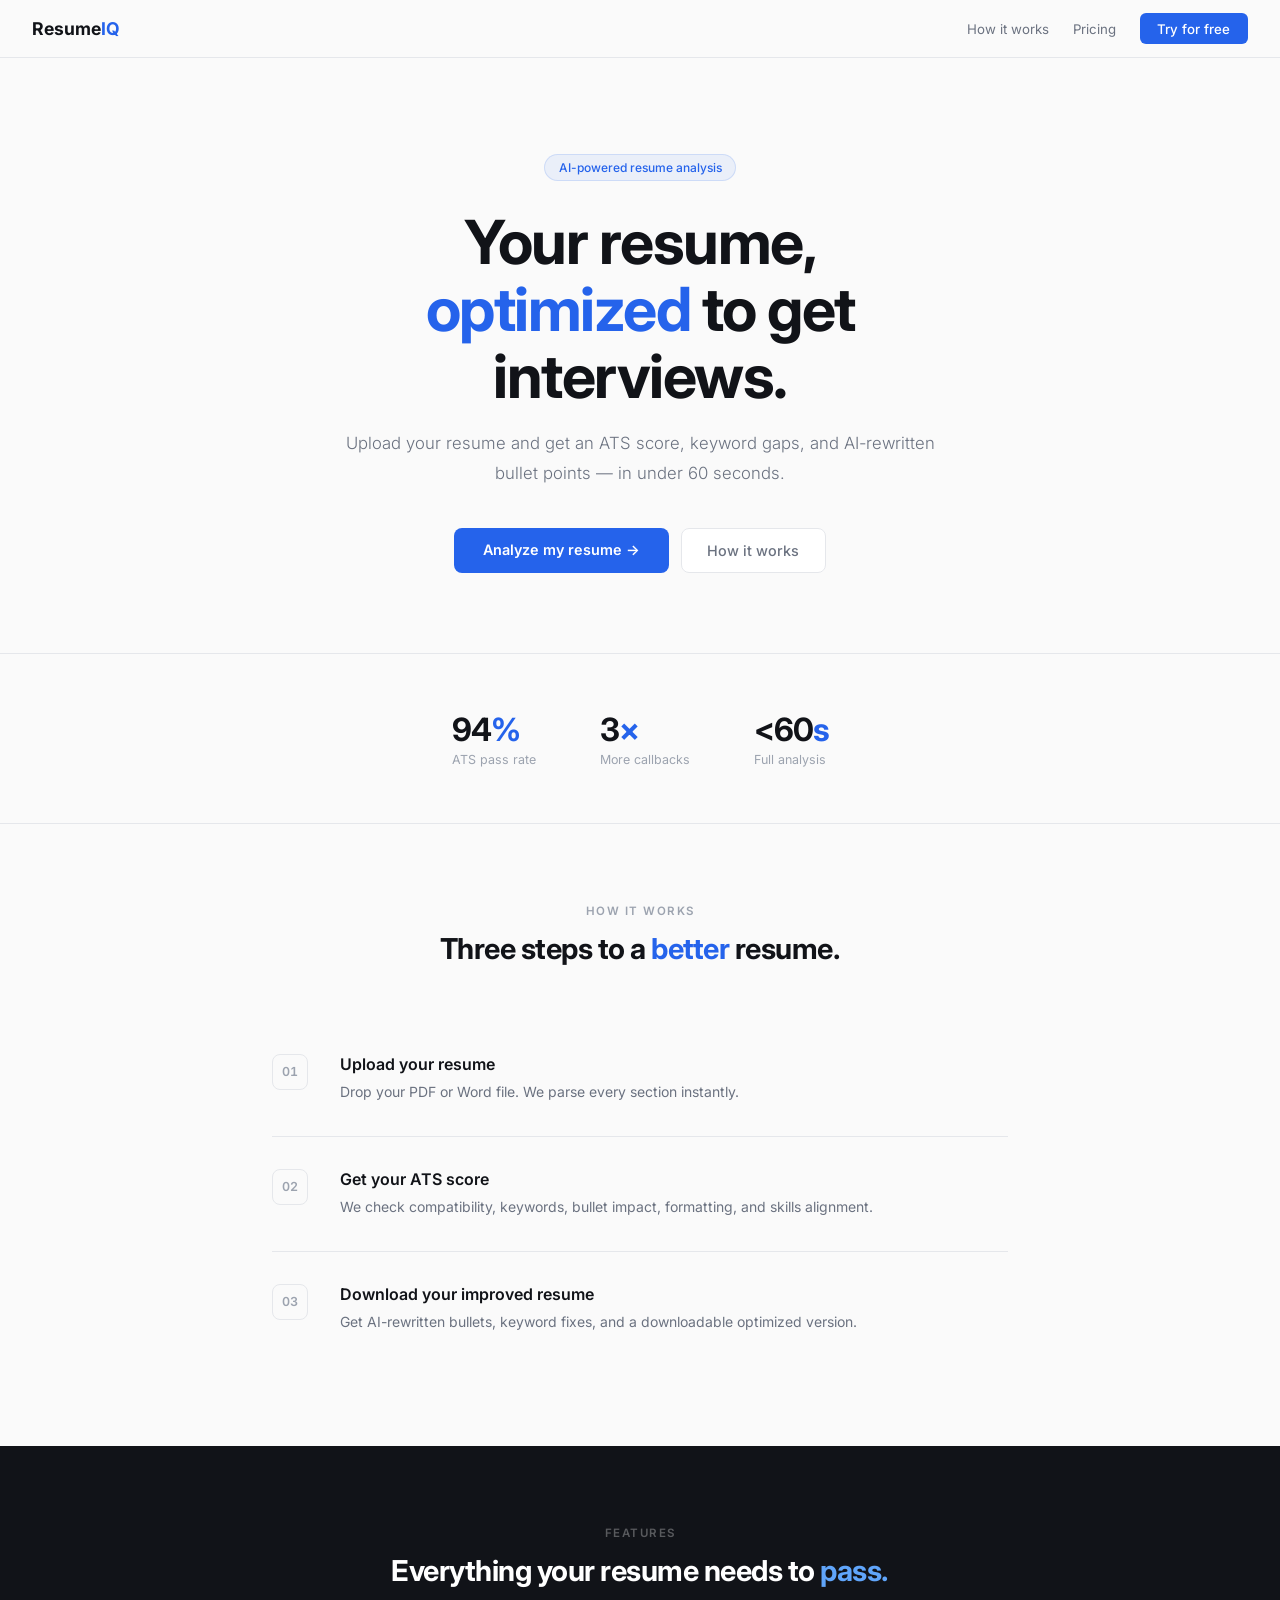
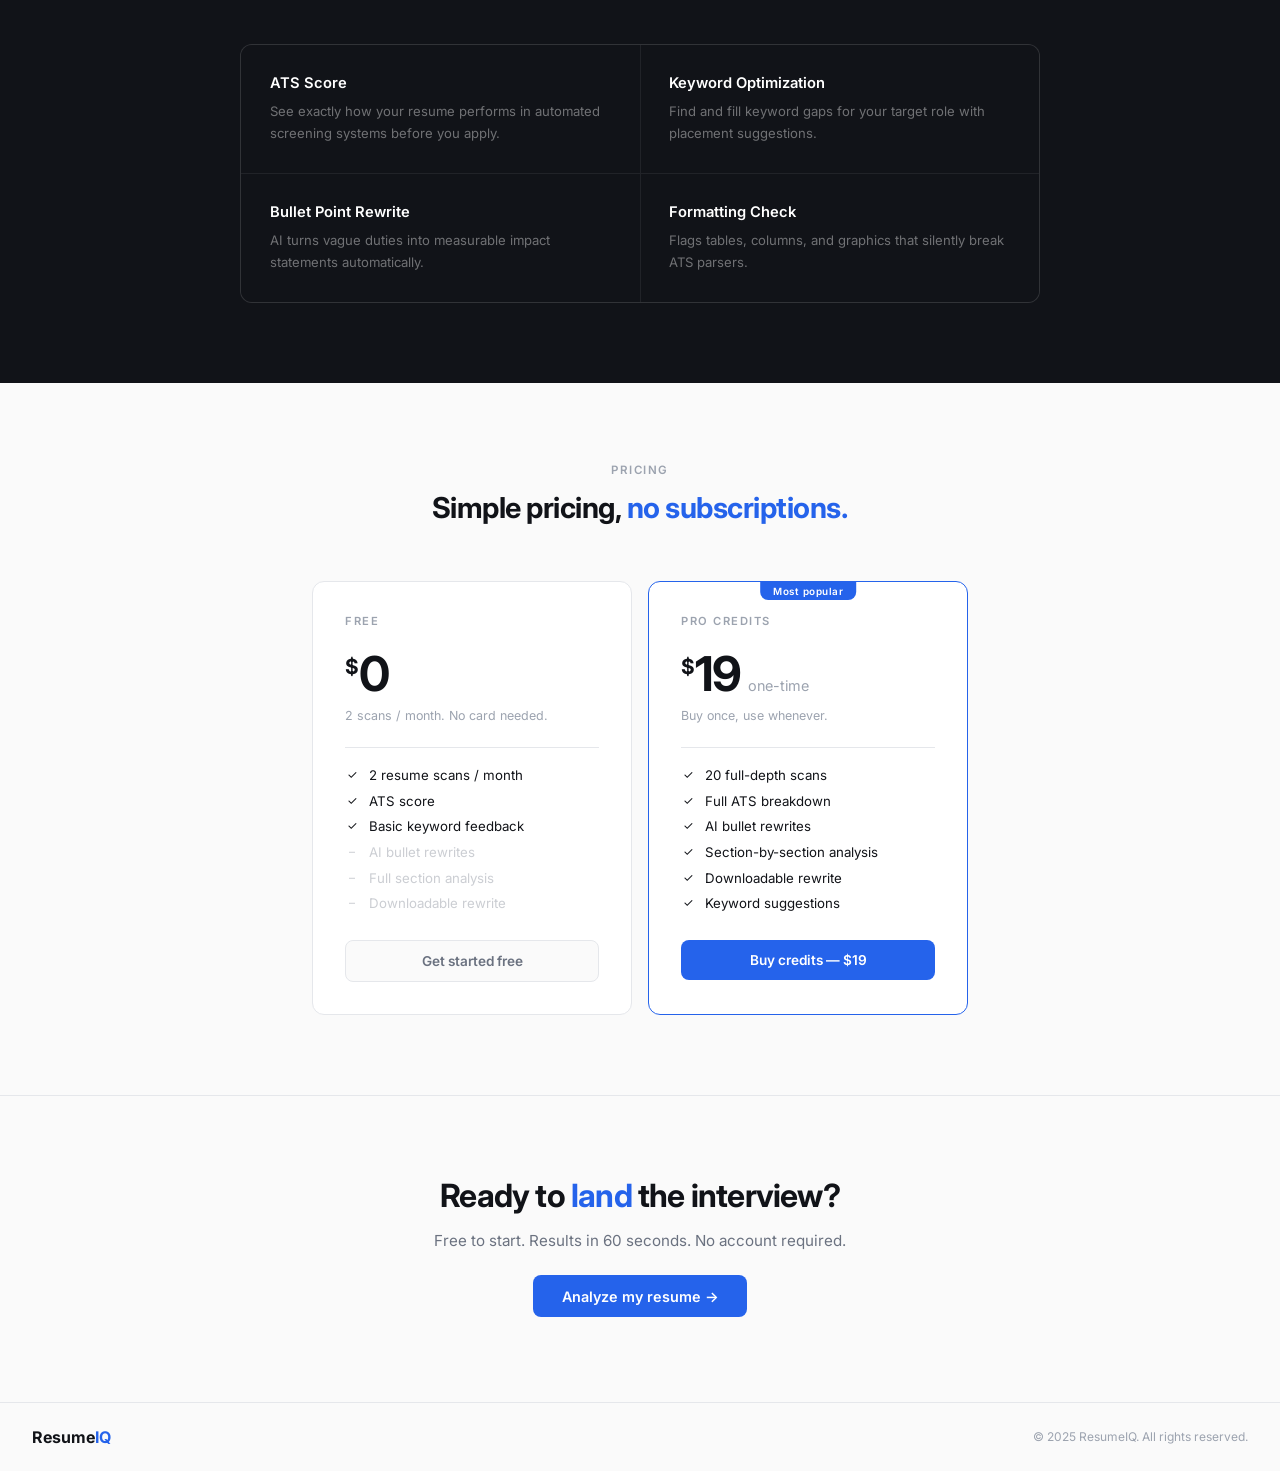
==== index.html @ ebeb1d29 "Updated landing page design and animations" ====
<!DOCTYPE html>
<html lang="en">
<head>
<meta charset="UTF-8"/>
<meta name="viewport" content="width=device-width, initial-scale=1.0"/>
<title>ResumeIQ — Land More Interviews</title>
<link href="https://fonts.googleapis.com/css2?family=Inter:wght@300;400;500;600;700&display=swap" rel="stylesheet"/>
<link rel="stylesheet" href="style.css"/>
<script src="Frontend/script.js" defer></script>

<style>

</style>
</head>
<body>

<nav>
  <a class="logo" href="#">Resume<span>IQ</span></a>
  <div class="nav-r">
    <a href="#how">How it works</a>
    <a href="#pricing">Pricing</a>
    <a href="#" class="nav-cta">Try for free</a>
  </div>
</nav>

<!-- HERO -->
<div class="hero">
  <div class="hero-tag">AI-powered resume analysis</div>
  <h1>Your resume, <em>optimized</em> to get interviews.</h1>
  <p>Upload your resume and get an ATS score, keyword gaps, and AI-rewritten bullet points — in under 60 seconds.</p>
  <div class="hero-btns">
    <a href="#" class="btn-p">Analyze my resume →</a>
    <a href="#how" class="btn-s">How it works</a>
  </div>
</div>

<!-- STATS -->
<div class="stats reveal">
  <div>
    <div class="stat-n">94<span>%</span></div>
    <div class="stat-l">ATS pass rate</div>
  </div>
  <div>
    <div class="stat-n">3<span>×</span></div>
    <div class="stat-l">More callbacks</div>
  </div>
  <div>
    <div class="stat-n">&lt;60<span>s</span></div>
    <div class="stat-l">Full analysis</div>
  </div>
</div>

<!-- HOW IT WORKS -->
<div class="steps-wrap reveal" id="how">
  <div class="sec-label">How it works</div>
  <h2 class="sec-title">Three steps to a <em>better</em> resume.</h2>
  <div class="steps">
    <div class="step">
      <div class="step-n">01</div>
      <div class="step-body">
        <div class="step-t">Upload your resume</div>
        <div class="step-d">Drop your PDF or Word file. We parse every section instantly.</div>
      </div>
    </div>
    <div class="step">
      <div class="step-n">02</div>
      <div class="step-body">
        <div class="step-t">Get your ATS score</div>
        <div class="step-d">We check compatibility, keywords, bullet impact, formatting, and skills alignment.</div>
      </div>
    </div>
    <div class="step">
      <div class="step-n">03</div>
      <div class="step-body">
        <div class="step-t">Download your improved resume</div>
        <div class="step-d">Get AI-rewritten bullets, keyword fixes, and a downloadable optimized version.</div>
      </div>
    </div>
  </div>
</div>

<!-- FEATURES -->
<div class="feats-wrap reveal">
  <div class="feats-inner">
    <div class="sec-label">Features</div>
    <h2 class="sec-title">Everything your resume needs to <em>pass.</em></h2>
    <div class="feat-grid">
      <div class="feat">
        <div class="feat-title">ATS Score</div>
        <div class="feat-desc">See exactly how your resume performs in automated screening systems before you apply.</div>
      </div>
      <div class="feat">
        <div class="feat-title">Keyword Optimization</div>
        <div class="feat-desc">Find and fill keyword gaps for your target role with placement suggestions.</div>
      </div>
      <div class="feat">
        <div class="feat-title">Bullet Point Rewrite</div>
        <div class="feat-desc">AI turns vague duties into measurable impact statements automatically.</div>
      </div>
      <div class="feat">
        <div class="feat-title">Formatting Check</div>
        <div class="feat-desc">Flags tables, columns, and graphics that silently break ATS parsers.</div>
      </div>
    </div>
  </div>
</div>

<!-- PRICING -->
<div class="pricing-wrap reveal" id="pricing">
  <div class="sec-label" style="text-align:center;">Pricing</div>
  <h2 class="sec-title">Simple pricing, <em>no subscriptions.</em></h2>
  <div class="pricing-grid">
    <div class="plan">
      <div class="plan-name">Free</div>
      <div class="plan-price"><sup>$</sup>0</div>
      <div class="plan-note">2 scans / month. No card needed.</div>
      <div class="plan-sep"></div>
      <ul class="plan-list">
        <li class="on"><span class="ic">✓</span> 2 resume scans / month</li>
        <li class="on"><span class="ic">✓</span> ATS score</li>
        <li class="on"><span class="ic">✓</span> Basic keyword feedback</li>
        <li class="off"><span class="ic">–</span> AI bullet rewrites</li>
        <li class="off"><span class="ic">–</span> Full section analysis</li>
        <li class="off"><span class="ic">–</span> Downloadable rewrite</li>
      </ul>
      <a href="#" class="plan-btn plan-btn-f">Get started free</a>
    </div>
    <div class="plan pro">
      <div class="plan-badge">Most popular</div>
      <div class="plan-name">Pro Credits</div>
      <div class="plan-price"><sup>$</sup>19 <span class="per">one-time</span></div>
      <div class="plan-note">Buy once, use whenever.</div>
      <div class="plan-sep"></div>
      <ul class="plan-list">
        <li class="on"><span class="ic">✓</span> 20 full-depth scans</li>
        <li class="on"><span class="ic">✓</span> Full ATS breakdown</li>
        <li class="on"><span class="ic">✓</span> AI bullet rewrites</li>
        <li class="on"><span class="ic">✓</span> Section-by-section analysis</li>
        <li class="on"><span class="ic">✓</span> Downloadable rewrite</li>
        <li class="on"><span class="ic">✓</span> Keyword suggestions</li>
      </ul>
      <a href="#" class="plan-btn plan-btn-p">Buy credits — $19</a>
    </div>
  </div>
</div>

<!-- CTA -->
<div class="cta reveal">
  <h2>Ready to <em>land</em> the interview?</h2>
  <p>Free to start. Results in 60 seconds. No account required.</p>
  <a href="#" class="btn-p">Analyze my resume →</a>
</div>

<!-- FOOTER -->
<footer>
  <div class="f-logo">Resume<span>IQ</span></div>
  <p>© 2025 ResumeIQ. All rights reserved.</p>
</footer>
</body>
</html>
---- style.css ----
*,*::before,*::after{box-sizing:border-box;margin:0;padding:0;}
html{scroll-behavior:smooth;}

:root{
  --bg:#FAFAFA;
  --white:#ffffff;
  --ink:#111318;
  --ink2:#6B7280;
  --ink3:#9CA3AF;
  --border:#E5E7EB;
  --blue:#2563EB;
  --blue2:#1D4ED8;
  --blue-soft:rgba(37,99,235,0.07);
}

body{
  font-family:'Inter',sans-serif;
  background:var(--bg);
  color:var(--ink);
  -webkit-font-smoothing:antialiased;
}

/* NAV */
nav{
  position:sticky;top:0;z-index:10;
  background:rgba(250,250,250,0.9);
  backdrop-filter:blur(12px);
  border-bottom:1px solid var(--border);
  padding:0 2rem;height:58px;
  display:flex;align-items:center;justify-content:space-between;
}
.logo{font-size:1.1rem;font-weight:700;color:var(--ink);text-decoration:none;}
.logo span{color:var(--blue);}
.nav-r{display:flex;align-items:center;gap:1.5rem;}
.nav-r a{font-size:0.83rem;color:var(--ink2);text-decoration:none;transition:color 0.15s;}
.nav-r a:hover{color:var(--ink);}
.nav-cta{
  background:var(--blue);color:#fff !important;
  padding:0.45rem 1.1rem;border-radius:6px;
  font-weight:500;font-size:0.83rem !important;
  transition:background 0.15s !important;
}
.nav-cta:hover{background:var(--blue2) !important;}

/* HERO */
.hero{
  max-width:680px;margin:0 auto;
  padding:6rem 2rem 5rem;
  text-align:center;
}
.hero-tag{
  display:inline-block;
  font-size:0.75rem;font-weight:500;
  color:var(--blue);
  background:var(--blue-soft);
  border:1px solid rgba(37,99,235,0.15);
  padding:0.3rem 0.85rem;border-radius:100px;
  margin-bottom:1.8rem;
  opacity:0;animation:up 0.5s 0.05s both;
}
.hero h1{
  font-size:clamp(2.4rem,5vw,3.8rem);
  font-weight:700;line-height:1.1;
  letter-spacing:-1.5px;color:var(--ink);
  margin-bottom:1.2rem;
  opacity:0;animation:up 0.5s 0.15s both;
}
.hero h1 em{font-style:normal;color:var(--blue);}
.hero p{
  font-size:1.05rem;font-weight:300;
  line-height:1.75;color:var(--ink2);
  margin-bottom:2.5rem;
  opacity:0;animation:up 0.5s 0.25s both;
}
.hero-btns{
  display:flex;gap:0.75rem;justify-content:center;
  opacity:0;animation:up 0.5s 0.35s both;
}
.btn-p{
  font-size:0.9rem;font-weight:600;
  background:var(--blue);color:#fff;
  padding:0.8rem 1.8rem;border-radius:8px;
  text-decoration:none;
  transition:background 0.15s,transform 0.15s;
}
.btn-p:hover{background:var(--blue2);transform:translateY(-1px);}
.btn-s{
  font-size:0.9rem;font-weight:500;
  background:var(--white);color:var(--ink2);
  padding:0.8rem 1.6rem;border-radius:8px;
  border:1px solid var(--border);text-decoration:none;
  transition:background 0.15s,color 0.15s;
}
.btn-s:hover{background:var(--border);color:var(--ink);}

/* STATS ROW */
.stats{
  display:flex;justify-content:center;gap:4rem;
  padding:3.5rem 2rem;
  border-top:1px solid var(--border);
  border-bottom:1px solid var(--border);
  opacity:0;animation:up 0.5s 0.45s both;
}
.stat-n{font-size:2rem;font-weight:700;color:var(--ink);letter-spacing:-1px;}
.stat-n span{color:var(--blue);}
.stat-l{font-size:0.78rem;color:var(--ink3);margin-top:0.2rem;}

/* STEPS */
.steps-wrap{max-width:800px;margin:0 auto;padding:5rem 2rem;}
.sec-label{font-size:0.72rem;font-weight:600;letter-spacing:1.5px;text-transform:uppercase;color:var(--ink3);text-align:center;margin-bottom:0.8rem;}
.sec-title{font-size:1.8rem;font-weight:700;letter-spacing:-0.5px;text-align:center;margin-bottom:3.5rem;color:var(--ink);}
.sec-title em{font-style:normal;color:var(--blue);}

.steps{display:flex;flex-direction:column;gap:0;}
.step{
  display:flex;gap:2rem;align-items:flex-start;
  padding:2rem 0;
  border-bottom:1px solid var(--border);
}
.step:last-child{border-bottom:none;}
.step-n{
  width:36px;height:36px;flex-shrink:0;
  border:1px solid var(--border);border-radius:8px;
  display:flex;align-items:center;justify-content:center;
  font-size:0.78rem;font-weight:600;color:var(--ink3);
  font-variant-numeric:tabular-nums;
}
.step-body{}
.step-t{font-size:1rem;font-weight:600;color:var(--ink);margin-bottom:0.4rem;}
.step-d{font-size:0.875rem;color:var(--ink2);line-height:1.7;}

/* FEATURES */
.feats-wrap{
  background:var(--ink);
  padding:5rem 2rem;
}
.feats-inner{max-width:800px;margin:0 auto;}
.feats-inner .sec-label{color:rgba(255,255,255,0.3);}
.feats-inner .sec-title{color:#fff;}
.feats-inner .sec-title em{color:#60A5FA;}
.feat-grid{
  display:grid;grid-template-columns:1fr 1fr;
  gap:1px;background:rgba(255,255,255,0.07);
  border:1px solid rgba(255,255,255,0.07);
  border-radius:12px;overflow:hidden;
  margin-top:3rem;
}
.feat{
  background:var(--ink);
  padding:1.8rem;
  transition:background 0.2s;
}
.feat:hover{background:#1a1f2b;}
.feat-title{font-size:0.92rem;font-weight:600;color:#fff;margin-bottom:0.5rem;}
.feat-desc{font-size:0.82rem;color:rgba(255,255,255,0.4);line-height:1.7;}

/* PRICING */
.pricing-wrap{max-width:720px;margin:0 auto;padding:5rem 2rem;}
.pricing-grid{display:grid;grid-template-columns:1fr 1fr;gap:1rem;margin-top:3rem;}
.plan{
  background:var(--white);
  border:1px solid var(--border);
  border-radius:12px;padding:2rem;
  transition:box-shadow 0.2s,transform 0.2s;
}
.plan:hover{box-shadow:0 8px 32px rgba(0,0,0,0.08);transform:translateY(-2px);}
.plan.pro{border-color:var(--blue);position:relative;}
.plan-badge{
  position:absolute;top:-1px;left:50%;transform:translateX(-50%);
  background:var(--blue);color:#fff;
  font-size:0.62rem;font-weight:600;letter-spacing:0.5px;
  padding:0.22rem 0.8rem;border-radius:0 0 8px 8px;
}
.plan-name{font-size:0.7rem;font-weight:600;letter-spacing:1.5px;text-transform:uppercase;color:var(--ink3);margin-bottom:1rem;}
.plan-price{font-size:3rem;font-weight:700;letter-spacing:-2px;color:var(--ink);margin-bottom:0.3rem;}
.plan-price sup{font-size:1.3rem;vertical-align:super;letter-spacing:0;}
.plan-price .per{font-size:0.9rem;font-weight:400;letter-spacing:0;color:var(--ink3);}
.plan-note{font-size:0.78rem;color:var(--ink3);margin-bottom:1.5rem;}
.plan-sep{height:1px;background:var(--border);margin-bottom:1.2rem;}
.plan-list{list-style:none;display:flex;flex-direction:column;gap:0.6rem;margin-bottom:1.8rem;}
.plan-list li{font-size:0.83rem;display:flex;gap:0.6rem;color:var(--ink2);}
.plan-list li.on{color:var(--ink);}
.plan-list li.off{opacity:0.35;}
.plan-list .ic{width:14px;text-align:center;flex-shrink:0;font-size:0.75rem;}
.plan-btn{
  display:block;width:100%;text-align:center;
  font-size:0.85rem;font-weight:600;
  padding:0.75rem;border-radius:8px;border:none;
  cursor:pointer;text-decoration:none;transition:all 0.15s;
}
.plan-btn-f{background:var(--bg);border:1px solid var(--border);color:var(--ink2);}
.plan-btn-f:hover{background:var(--border);color:var(--ink);}
.plan-btn-p{background:var(--blue);color:#fff;}
.plan-btn-p:hover{background:var(--blue2);}

/* CTA */
.cta{
  text-align:center;
  padding:5rem 2rem 6rem;
  border-top:1px solid var(--border);
}
.cta h2{font-size:2rem;font-weight:700;letter-spacing:-0.8px;color:var(--ink);margin-bottom:0.8rem;}
.cta h2 em{font-style:normal;color:var(--blue);}
.cta p{font-size:0.95rem;color:var(--ink2);margin-bottom:2rem;line-height:1.7;}

/* FOOTER */
footer{border-top:1px solid var(--border);padding:1.5rem 2rem;display:flex;align-items:center;justify-content:space-between;}
.f-logo{font-size:1rem;font-weight:700;color:var(--ink);}
.f-logo span{color:var(--blue);}
footer p{font-size:0.75rem;color:var(--ink3);}

.reveal{opacity:0;transform:translateY(18px);transition:opacity 0.6s,transform 0.6s;}
.reveal.in{opacity:1;transform:none;}

@keyframes up{from{opacity:0;transform:translateY(14px)}to{opacity:1;transform:translateY(0)}}

@media(max-width:600px){
  .hero-btns{flex-direction:column;align-items:stretch;}
  .stats{gap:2rem;flex-wrap:wrap;}
  .feat-grid,.pricing-grid{grid-template-columns:1fr;}
  .nav-r a:not(.nav-cta){display:none;}
  footer{flex-direction:column;gap:0.5rem;text-align:center;}
}
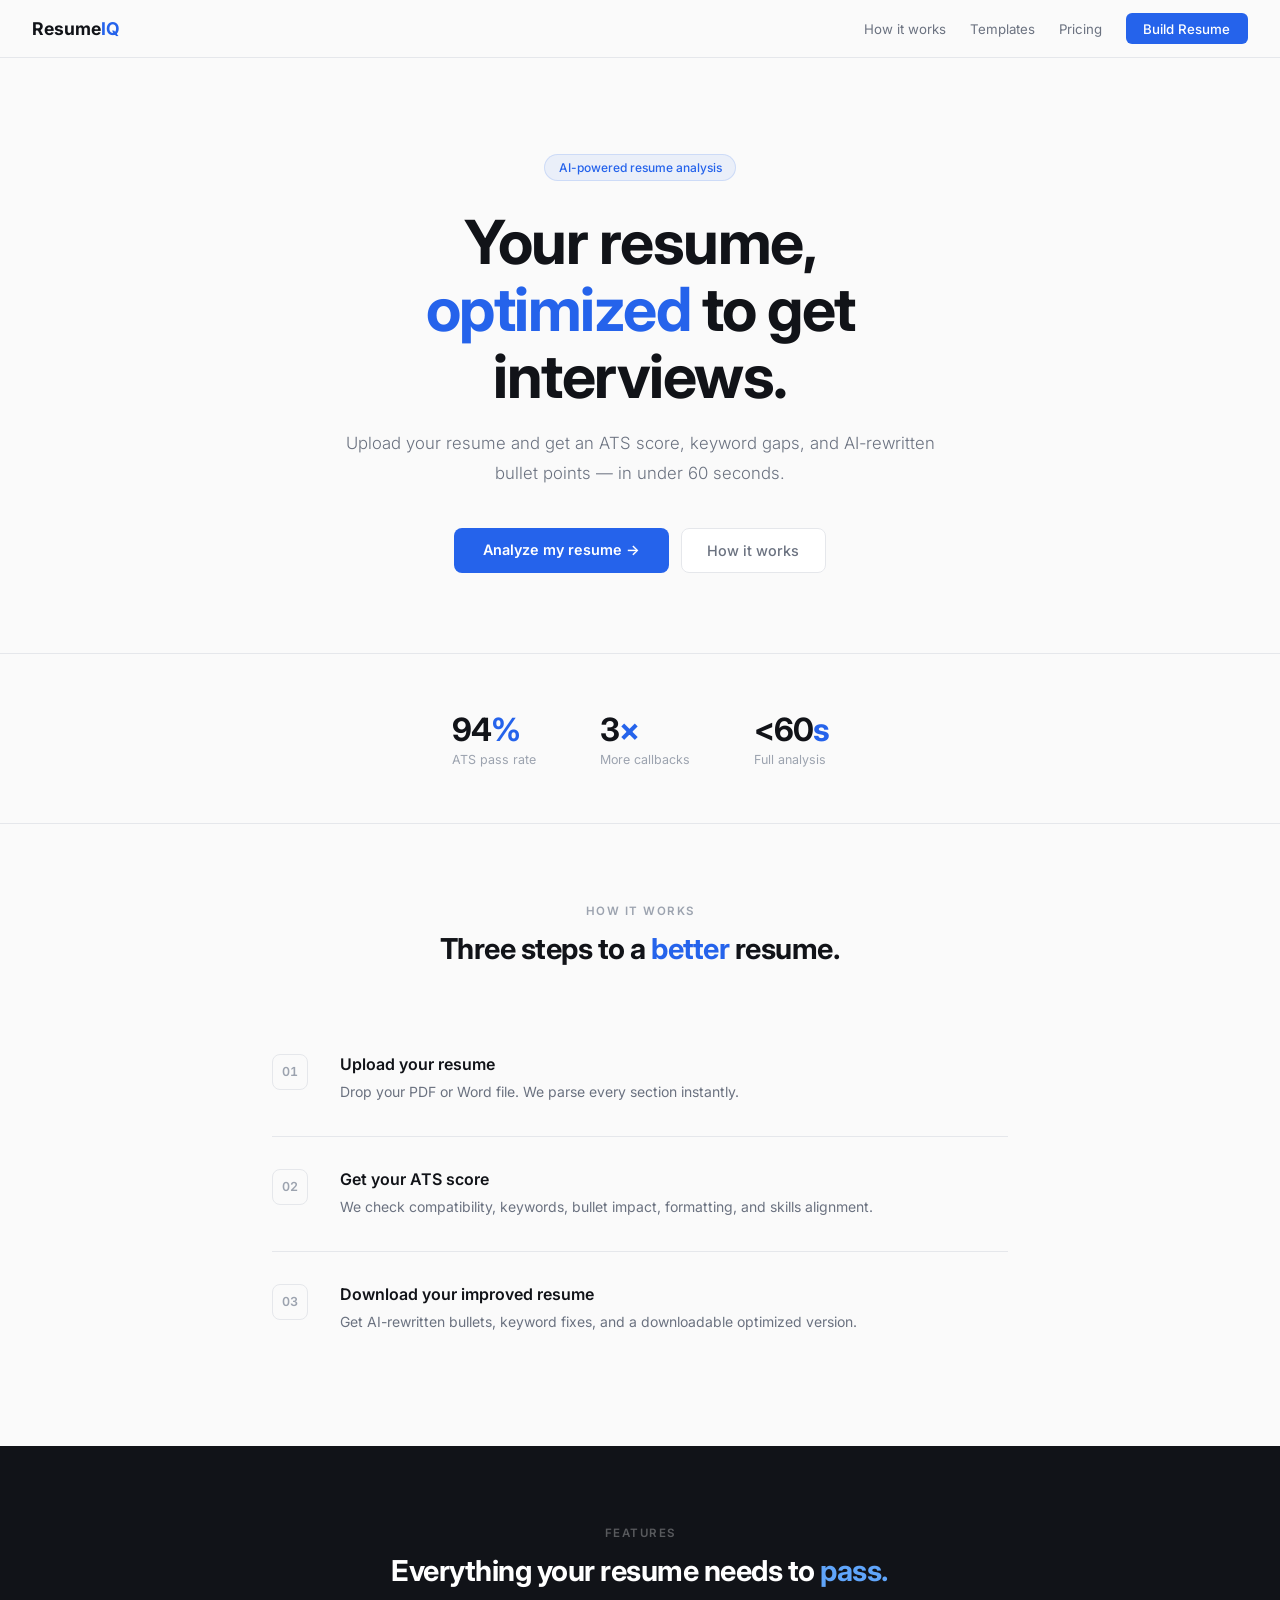
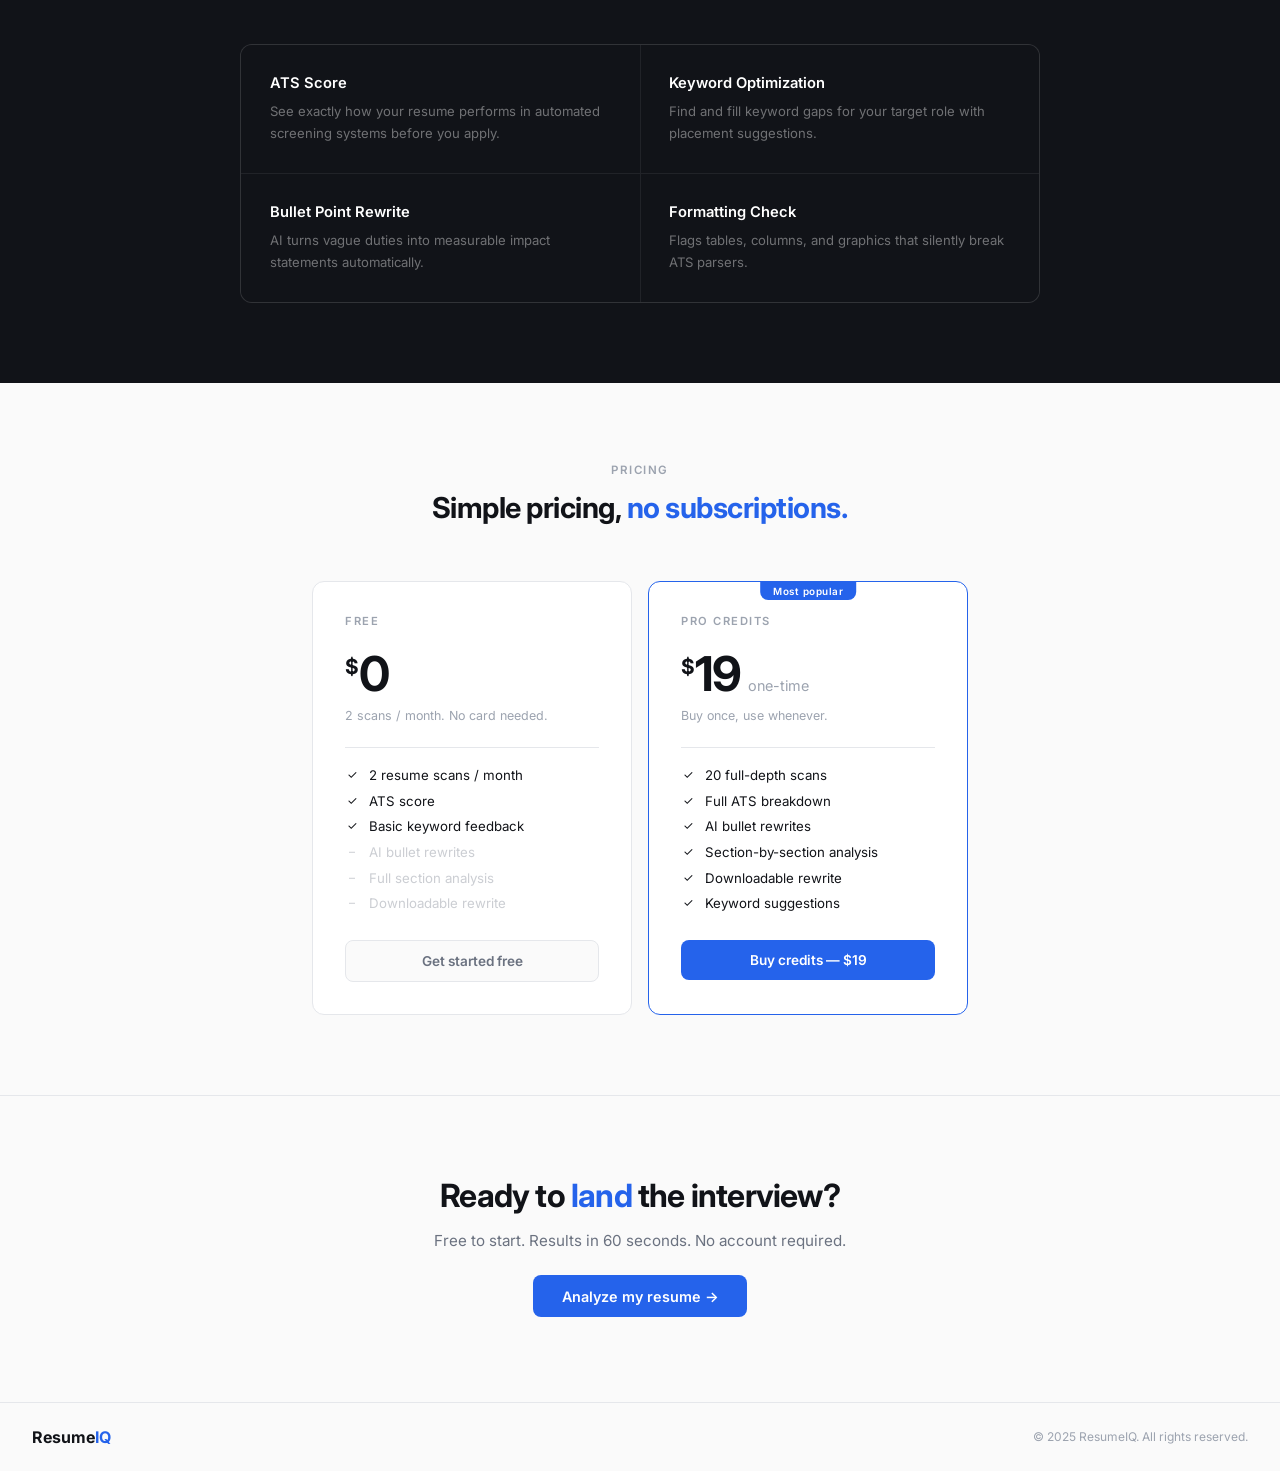
==== commit e15f00db: "Add industry-based resume template library and step-by-step builder - templates.html: Browse 35+ tem" ====
--- a/index.html
+++ b/index.html
@@ -18,8 +18,9 @@
   <a class="logo" href="#">Resume<span>IQ</span></a>
   <div class="nav-r">
     <a href="#how">How it works</a>
+    <a href="templates.html">Templates</a>
     <a href="#pricing">Pricing</a>
-    <a href="#" class="nav-cta">Try for free</a>
+    <a href="editor.html" class="nav-cta">Build Resume</a>
   </div>
 </nav>
 
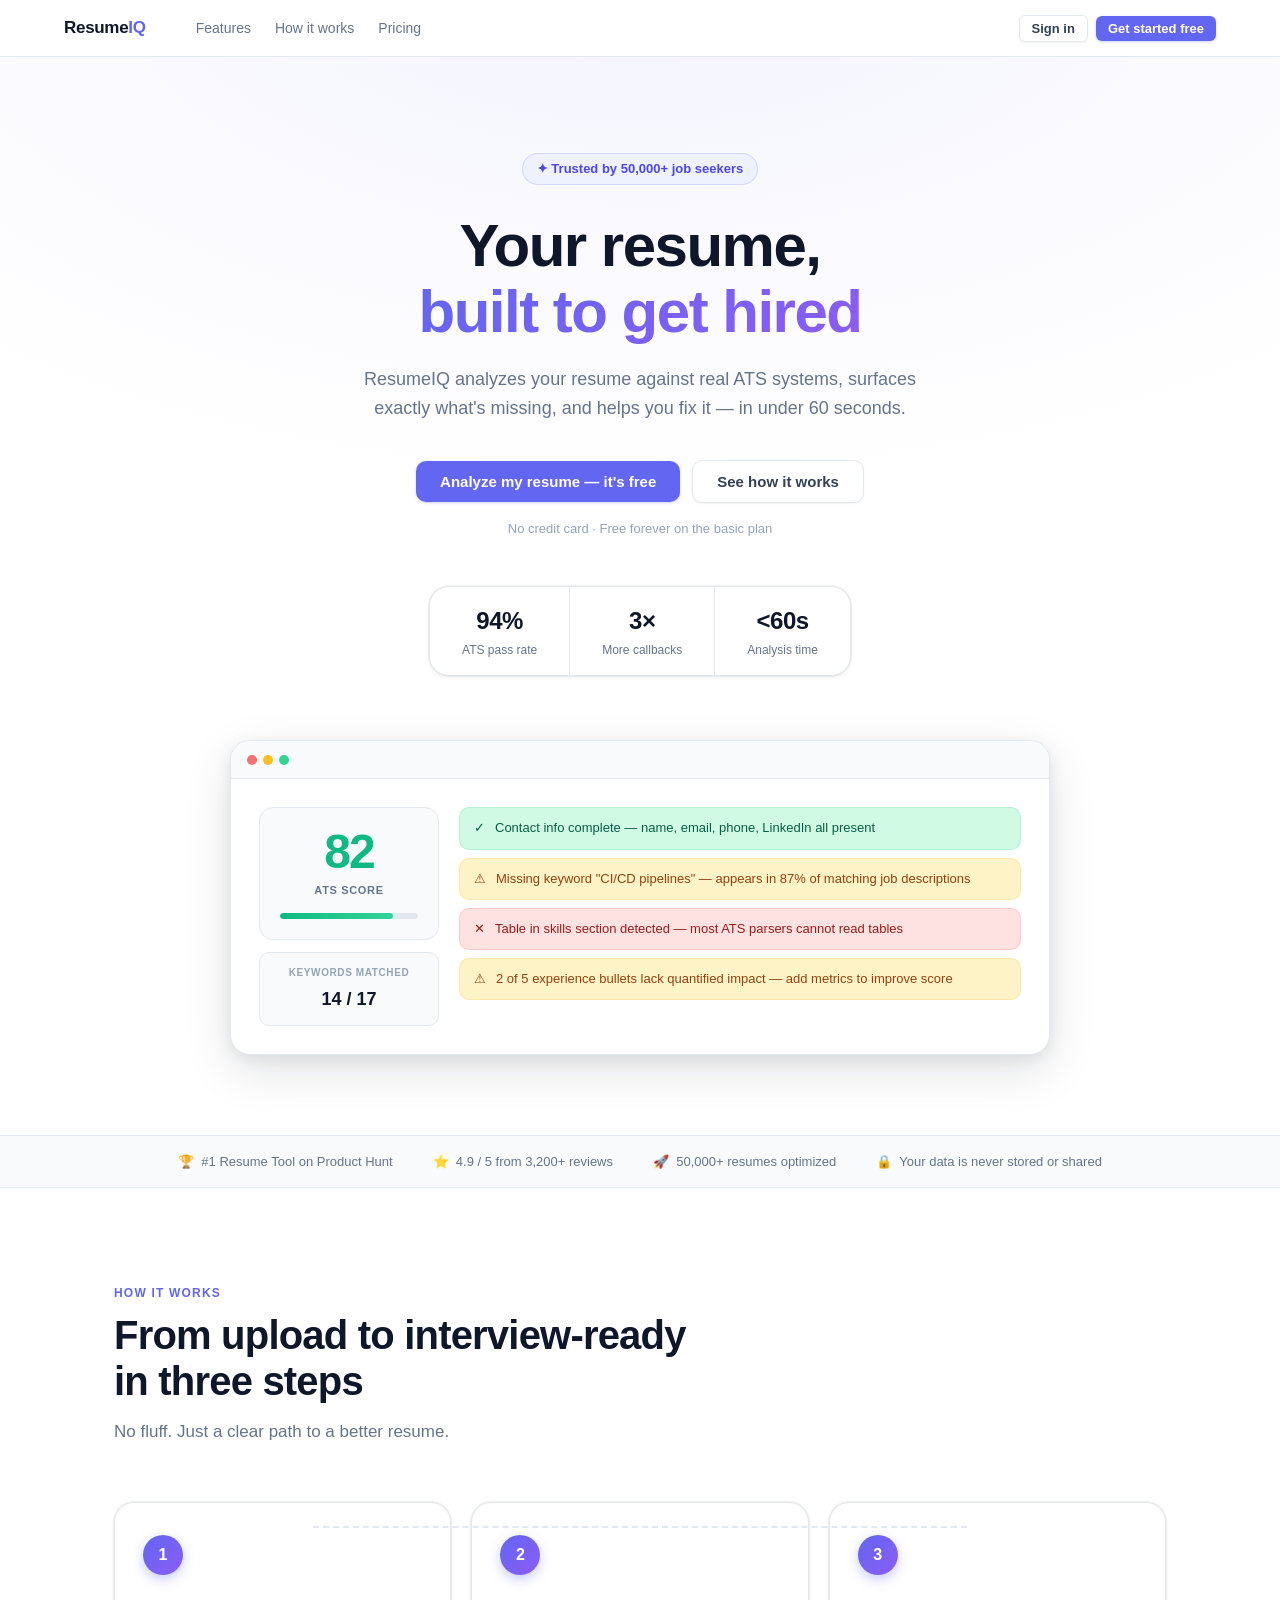
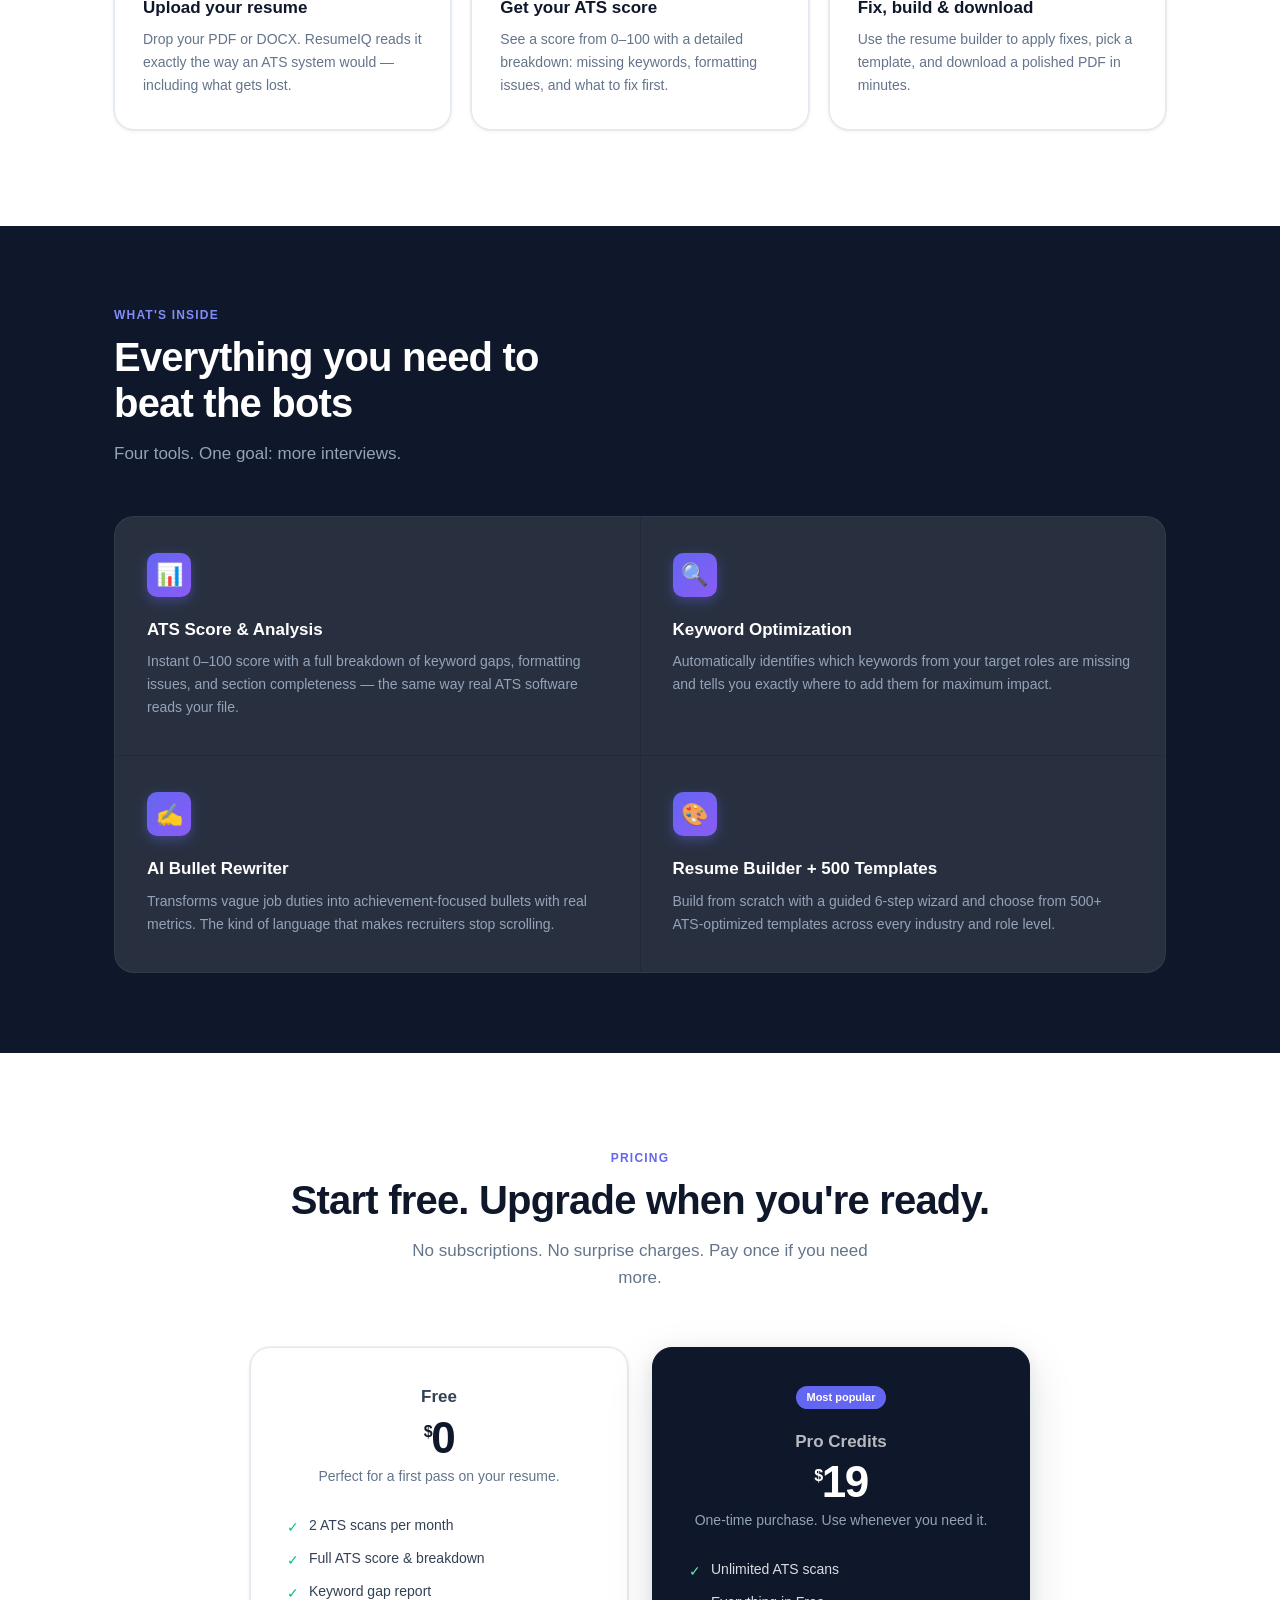
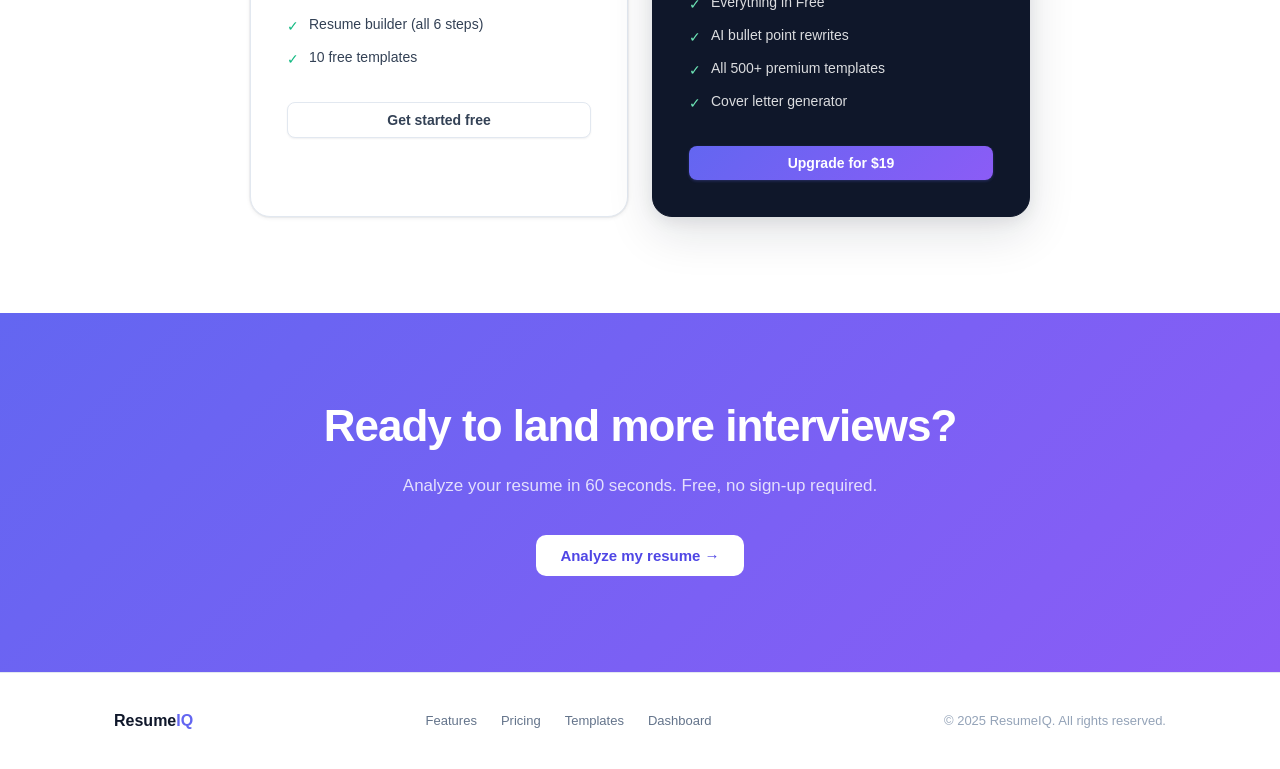
==== commit 988e45e9: "feat: complete Nova design system rebuild Full redesign of all 4 pages with a new shared design syst" ====
--- a/index.html
+++ b/index.html
@@ -4,158 +4,240 @@
 <meta charset="UTF-8"/>
 <meta name="viewport" content="width=device-width, initial-scale=1.0"/>
 <title>ResumeIQ — Land More Interviews</title>
-<link href="https://fonts.googleapis.com/css2?family=Inter:wght@300;400;500;600;700&display=swap" rel="stylesheet"/>
 <link rel="stylesheet" href="style.css"/>
-<script src="Frontend/script.js" defer></script>
-
-<style>
-
-</style>
 </head>
 <body>
 
-<nav>
-  <a class="logo" href="#">Resume<span>IQ</span></a>
-  <div class="nav-r">
-    <a href="#how">How it works</a>
-    <a href="templates.html">Templates</a>
-    <a href="#pricing">Pricing</a>
-    <a href="editor.html" class="nav-cta">Build Resume</a>
-  </div>
-</nav>
-
-<!-- HERO -->
-<div class="hero">
-  <div class="hero-tag">AI-powered resume analysis</div>
-  <h1>Your resume, <em>optimized</em> to get interviews.</h1>
-  <p>Upload your resume and get an ATS score, keyword gaps, and AI-rewritten bullet points — in under 60 seconds.</p>
-  <div class="hero-btns">
-    <a href="#" class="btn-p">Analyze my resume →</a>
-    <a href="#how" class="btn-s">How it works</a>
+<!-- ══ NAV ══ -->
+<header class="site-header">
+  <nav class="nav">
+    <a href="index.html" class="nav__logo">Resume<span>IQ</span></a>
+    <div class="nav__links">
+      <a href="#features" class="nav__link">Features</a>
+      <a href="#how" class="nav__link">How it works</a>
+      <a href="#pricing" class="nav__link">Pricing</a>
+    </div>
+    <div class="nav__spacer"></div>
+    <div class="nav__actions">
+      <a href="dashboard.html" class="btn btn--ghost btn--sm">Sign in</a>
+      <a href="dashboard.html" class="btn btn--primary btn--sm">Get started free</a>
+    </div>
+  </nav>
+</header>
+
+<!-- ══ HERO ══ -->
+<section class="hero">
+  <div class="container">
+    <div class="hero__badge">✦ Trusted by 50,000+ job seekers</div>
+    <h1 class="hero__title">
+      Your resume,<br/>
+      <span class="gradient-text">built to get hired</span>
+    </h1>
+    <p class="hero__desc">
+      ResumeIQ analyzes your resume against real ATS systems, surfaces exactly what's
+      missing, and helps you fix it — in under 60 seconds.
+    </p>
+    <div class="hero__actions">
+      <a href="dashboard.html" class="btn btn--primary btn--lg">Analyze my resume — it's free</a>
+      <a href="#how" class="btn btn--ghost btn--lg">See how it works</a>
+    </div>
+    <p class="hero__note">No credit card · Free forever on the basic plan</p>
+    <div class="hero__stats">
+      <div class="hero__stat">
+        <span class="hero__stat-val">94%</span>
+        <span class="hero__stat-label">ATS pass rate</span>
+      </div>
+      <div class="hero__stat">
+        <span class="hero__stat-val">3×</span>
+        <span class="hero__stat-label">More callbacks</span>
+      </div>
+      <div class="hero__stat">
+        <span class="hero__stat-val">&lt;60s</span>
+        <span class="hero__stat-label">Analysis time</span>
+      </div>
+    </div>
+
+    <!-- Dashboard mockup -->
+    <div class="hero__mockup reveal">
+      <div class="mockup-bar">
+        <span class="mockup-dot mockup-dot--r"></span>
+        <span class="mockup-dot mockup-dot--y"></span>
+        <span class="mockup-dot mockup-dot--g"></span>
+      </div>
+      <div class="mockup-body">
+        <div class="mockup-left">
+          <div class="mockup-score-card">
+            <div class="mockup-score-num">82</div>
+            <div class="mockup-score-lbl">ATS Score</div>
+            <div class="mockup-bar-wrap"><div class="mockup-bar-fill"></div></div>
+          </div>
+          <div class="mockup-mini-card">
+            <div class="mockup-mini-label">Keywords matched</div>
+            <div class="mockup-mini-val">14 / 17</div>
+          </div>
+        </div>
+        <div class="mockup-right">
+          <div class="mockup-issue mockup-issue--ok">
+            <span class="mockup-issue-icon">✓</span>
+            Contact info complete — name, email, phone, LinkedIn all present
+          </div>
+          <div class="mockup-issue mockup-issue--warn">
+            <span class="mockup-issue-icon">⚠</span>
+            Missing keyword "CI/CD pipelines" — appears in 87% of matching job descriptions
+          </div>
+          <div class="mockup-issue mockup-issue--err">
+            <span class="mockup-issue-icon">✕</span>
+            Table in skills section detected — most ATS parsers cannot read tables
+          </div>
+          <div class="mockup-issue mockup-issue--warn">
+            <span class="mockup-issue-icon">⚠</span>
+            2 of 5 experience bullets lack quantified impact — add metrics to improve score
+          </div>
+        </div>
+      </div>
+    </div>
+  </div>
+</section>
+
+<!-- ══ SOCIAL PROOF ══ -->
+<div class="proof">
+  <div class="container">
+    <div class="proof__inner">
+      <div class="proof__item">🏆 &nbsp;#1 Resume Tool on Product Hunt</div>
+      <div class="proof__item">⭐ &nbsp;4.9 / 5 from 3,200+ reviews</div>
+      <div class="proof__item">🚀 &nbsp;50,000+ resumes optimized</div>
+      <div class="proof__item">🔒 &nbsp;Your data is never stored or shared</div>
+    </div>
   </div>
 </div>
 
-<!-- STATS -->
-<div class="stats reveal">
-  <div>
-    <div class="stat-n">94<span>%</span></div>
-    <div class="stat-l">ATS pass rate</div>
-  </div>
-  <div>
-    <div class="stat-n">3<span>×</span></div>
-    <div class="stat-l">More callbacks</div>
-  </div>
-  <div>
-    <div class="stat-n">&lt;60<span>s</span></div>
-    <div class="stat-l">Full analysis</div>
-  </div>
-</div>
-
-<!-- HOW IT WORKS -->
-<div class="steps-wrap reveal" id="how">
-  <div class="sec-label">How it works</div>
-  <h2 class="sec-title">Three steps to a <em>better</em> resume.</h2>
-  <div class="steps">
-    <div class="step">
-      <div class="step-n">01</div>
-      <div class="step-body">
-        <div class="step-t">Upload your resume</div>
-        <div class="step-d">Drop your PDF or Word file. We parse every section instantly.</div>
-      </div>
-    </div>
-    <div class="step">
-      <div class="step-n">02</div>
-      <div class="step-body">
-        <div class="step-t">Get your ATS score</div>
-        <div class="step-d">We check compatibility, keywords, bullet impact, formatting, and skills alignment.</div>
-      </div>
-    </div>
-    <div class="step">
-      <div class="step-n">03</div>
-      <div class="step-body">
-        <div class="step-t">Download your improved resume</div>
-        <div class="step-d">Get AI-rewritten bullets, keyword fixes, and a downloadable optimized version.</div>
-      </div>
-    </div>
-  </div>
-</div>
-
-<!-- FEATURES -->
-<div class="feats-wrap reveal">
-  <div class="feats-inner">
-    <div class="sec-label">Features</div>
-    <h2 class="sec-title">Everything your resume needs to <em>pass.</em></h2>
-    <div class="feat-grid">
-      <div class="feat">
-        <div class="feat-title">ATS Score</div>
-        <div class="feat-desc">See exactly how your resume performs in automated screening systems before you apply.</div>
-      </div>
-      <div class="feat">
-        <div class="feat-title">Keyword Optimization</div>
-        <div class="feat-desc">Find and fill keyword gaps for your target role with placement suggestions.</div>
-      </div>
-      <div class="feat">
-        <div class="feat-title">Bullet Point Rewrite</div>
-        <div class="feat-desc">AI turns vague duties into measurable impact statements automatically.</div>
-      </div>
-      <div class="feat">
-        <div class="feat-title">Formatting Check</div>
-        <div class="feat-desc">Flags tables, columns, and graphics that silently break ATS parsers.</div>
-      </div>
-    </div>
-  </div>
-</div>
-
-<!-- PRICING -->
-<div class="pricing-wrap reveal" id="pricing">
-  <div class="sec-label" style="text-align:center;">Pricing</div>
-  <h2 class="sec-title">Simple pricing, <em>no subscriptions.</em></h2>
-  <div class="pricing-grid">
-    <div class="plan">
-      <div class="plan-name">Free</div>
-      <div class="plan-price"><sup>$</sup>0</div>
-      <div class="plan-note">2 scans / month. No card needed.</div>
-      <div class="plan-sep"></div>
-      <ul class="plan-list">
-        <li class="on"><span class="ic">✓</span> 2 resume scans / month</li>
-        <li class="on"><span class="ic">✓</span> ATS score</li>
-        <li class="on"><span class="ic">✓</span> Basic keyword feedback</li>
-        <li class="off"><span class="ic">–</span> AI bullet rewrites</li>
-        <li class="off"><span class="ic">–</span> Full section analysis</li>
-        <li class="off"><span class="ic">–</span> Downloadable rewrite</li>
-      </ul>
-      <a href="#" class="plan-btn plan-btn-f">Get started free</a>
-    </div>
-    <div class="plan pro">
-      <div class="plan-badge">Most popular</div>
-      <div class="plan-name">Pro Credits</div>
-      <div class="plan-price"><sup>$</sup>19 <span class="per">one-time</span></div>
-      <div class="plan-note">Buy once, use whenever.</div>
-      <div class="plan-sep"></div>
-      <ul class="plan-list">
-        <li class="on"><span class="ic">✓</span> 20 full-depth scans</li>
-        <li class="on"><span class="ic">✓</span> Full ATS breakdown</li>
-        <li class="on"><span class="ic">✓</span> AI bullet rewrites</li>
-        <li class="on"><span class="ic">✓</span> Section-by-section analysis</li>
-        <li class="on"><span class="ic">✓</span> Downloadable rewrite</li>
-        <li class="on"><span class="ic">✓</span> Keyword suggestions</li>
-      </ul>
-      <a href="#" class="plan-btn plan-btn-p">Buy credits — $19</a>
-    </div>
-  </div>
-</div>
-
-<!-- CTA -->
-<div class="cta reveal">
-  <h2>Ready to <em>land</em> the interview?</h2>
-  <p>Free to start. Results in 60 seconds. No account required.</p>
-  <a href="#" class="btn-p">Analyze my resume →</a>
-</div>
-
-<!-- FOOTER -->
-<footer>
-  <div class="f-logo">Resume<span>IQ</span></div>
-  <p>© 2025 ResumeIQ. All rights reserved.</p>
+<!-- ══ HOW IT WORKS ══ -->
+<section class="how" id="how">
+  <div class="container">
+    <p class="section-eyebrow">How it works</p>
+    <h2 class="section-title">From upload to interview-ready<br/>in three steps</h2>
+    <p class="section-sub">No fluff. Just a clear path to a better resume.</p>
+
+    <div class="steps">
+      <div class="step reveal">
+        <div class="step__num">1</div>
+        <h3 class="step__title">Upload your resume</h3>
+        <p class="step__desc">Drop your PDF or DOCX. ResumeIQ reads it exactly the way an ATS system would — including what gets lost.</p>
+      </div>
+      <div class="step reveal">
+        <div class="step__num">2</div>
+        <h3 class="step__title">Get your ATS score</h3>
+        <p class="step__desc">See a score from 0–100 with a detailed breakdown: missing keywords, formatting issues, and what to fix first.</p>
+      </div>
+      <div class="step reveal">
+        <div class="step__num">3</div>
+        <h3 class="step__title">Fix, build &amp; download</h3>
+        <p class="step__desc">Use the resume builder to apply fixes, pick a template, and download a polished PDF in minutes.</p>
+      </div>
+    </div>
+  </div>
+</section>
+
+<!-- ══ FEATURES ══ -->
+<section class="features" id="features">
+  <div class="container">
+    <p class="section-eyebrow" style="color:var(--brand-dim)">What's inside</p>
+    <h2 class="section-title">Everything you need to<br/>beat the bots</h2>
+    <p class="section-sub">Four tools. One goal: more interviews.</p>
+
+    <div class="features-grid">
+      <div class="feature-card reveal">
+        <div class="feature-card__icon">📊</div>
+        <h3 class="feature-card__title">ATS Score &amp; Analysis</h3>
+        <p class="feature-card__desc">Instant 0–100 score with a full breakdown of keyword gaps, formatting issues, and section completeness — the same way real ATS software reads your file.</p>
+      </div>
+      <div class="feature-card reveal">
+        <div class="feature-card__icon">🔍</div>
+        <h3 class="feature-card__title">Keyword Optimization</h3>
+        <p class="feature-card__desc">Automatically identifies which keywords from your target roles are missing and tells you exactly where to add them for maximum impact.</p>
+      </div>
+      <div class="feature-card reveal">
+        <div class="feature-card__icon">✍️</div>
+        <h3 class="feature-card__title">AI Bullet Rewriter</h3>
+        <p class="feature-card__desc">Transforms vague job duties into achievement-focused bullets with real metrics. The kind of language that makes recruiters stop scrolling.</p>
+      </div>
+      <div class="feature-card reveal">
+        <div class="feature-card__icon">🎨</div>
+        <h3 class="feature-card__title">Resume Builder + 500 Templates</h3>
+        <p class="feature-card__desc">Build from scratch with a guided 6-step wizard and choose from 500+ ATS-optimized templates across every industry and role level.</p>
+      </div>
+    </div>
+  </div>
+</section>
+
+<!-- ══ PRICING ══ -->
+<section class="pricing" id="pricing">
+  <div class="container" style="text-align:center">
+    <p class="section-eyebrow">Pricing</p>
+    <h2 class="section-title">Start free. Upgrade when you're ready.</h2>
+    <p class="section-sub" style="margin:0 auto">No subscriptions. No surprise charges. Pay once if you need more.</p>
+
+    <div class="pricing-grid">
+      <!-- Free -->
+      <div class="pricing-card reveal">
+        <div class="pricing-name">Free</div>
+        <div class="pricing-price"><sup>$</sup>0</div>
+        <p class="pricing-desc">Perfect for a first pass on your resume.</p>
+        <ul class="pricing-features">
+          <li class="pricing-feature"><span class="pricing-feature-check">✓</span>2 ATS scans per month</li>
+          <li class="pricing-feature"><span class="pricing-feature-check">✓</span>Full ATS score &amp; breakdown</li>
+          <li class="pricing-feature"><span class="pricing-feature-check">✓</span>Keyword gap report</li>
+          <li class="pricing-feature"><span class="pricing-feature-check">✓</span>Resume builder (all 6 steps)</li>
+          <li class="pricing-feature"><span class="pricing-feature-check">✓</span>10 free templates</li>
+        </ul>
+        <a href="dashboard.html" class="btn btn--ghost" style="width:100%;justify-content:center">Get started free</a>
+      </div>
+      <!-- Pro -->
+      <div class="pricing-card pricing-card--featured reveal">
+        <div class="pricing-badge">Most popular</div>
+        <div class="pricing-name">Pro Credits</div>
+        <div class="pricing-price"><sup>$</sup>19</div>
+        <p class="pricing-desc">One-time purchase. Use whenever you need it.</p>
+        <ul class="pricing-features">
+          <li class="pricing-feature"><span class="pricing-feature-check">✓</span>Unlimited ATS scans</li>
+          <li class="pricing-feature"><span class="pricing-feature-check">✓</span>Everything in Free</li>
+          <li class="pricing-feature"><span class="pricing-feature-check">✓</span>AI bullet point rewrites</li>
+          <li class="pricing-feature"><span class="pricing-feature-check">✓</span>All 500+ premium templates</li>
+          <li class="pricing-feature"><span class="pricing-feature-check">✓</span>Cover letter generator</li>
+        </ul>
+        <a href="dashboard.html" class="btn btn--primary" style="width:100%;justify-content:center;background:var(--brand-gradient)">Upgrade for $19</a>
+      </div>
+    </div>
+  </div>
+</section>
+
+<!-- ══ CTA BANNER ══ -->
+<section class="cta-banner">
+  <div class="container">
+    <h2 class="cta-banner__title">Ready to land more interviews?</h2>
+    <p class="cta-banner__sub">Analyze your resume in 60 seconds. Free, no sign-up required.</p>
+    <div class="hero__actions">
+      <a href="dashboard.html" class="btn btn--lg" style="background:#fff;color:var(--brand-dark);font-weight:700">Analyze my resume →</a>
+    </div>
+  </div>
+</section>
+
+<!-- ══ FOOTER ══ -->
+<footer class="footer">
+  <div class="container">
+    <div class="footer__inner">
+      <div class="footer__logo">Resume<span>IQ</span></div>
+      <div class="footer__links">
+        <a href="#features" class="footer__link">Features</a>
+        <a href="#pricing" class="footer__link">Pricing</a>
+        <a href="templates.html" class="footer__link">Templates</a>
+        <a href="dashboard.html" class="footer__link">Dashboard</a>
+      </div>
+      <p class="footer__copy">© 2025 ResumeIQ. All rights reserved.</p>
+    </div>
+  </div>
 </footer>
+
+<script src="Frontend/script.js"></script>
 </body>
 </html>
--- a/style.css
+++ b/style.css
@@ -1,223 +1,260 @@
-*,*::before,*::after{box-sizing:border-box;margin:0;padding:0;}
-html{scroll-behavior:smooth;}
-
-:root{
-  --bg:#FAFAFA;
-  --white:#ffffff;
-  --ink:#111318;
-  --ink2:#6B7280;
-  --ink3:#9CA3AF;
-  --border:#E5E7EB;
-  --blue:#2563EB;
-  --blue2:#1D4ED8;
-  --blue-soft:rgba(37,99,235,0.07);
-}
-
-body{
-  font-family:'Inter',sans-serif;
-  background:var(--bg);
-  color:var(--ink);
-  -webkit-font-smoothing:antialiased;
-}
-
-/* NAV */
-nav{
-  position:sticky;top:0;z-index:10;
-  background:rgba(250,250,250,0.9);
-  backdrop-filter:blur(12px);
-  border-bottom:1px solid var(--border);
-  padding:0 2rem;height:58px;
-  display:flex;align-items:center;justify-content:space-between;
-}
-.logo{font-size:1.1rem;font-weight:700;color:var(--ink);text-decoration:none;}
-.logo span{color:var(--blue);}
-.nav-r{display:flex;align-items:center;gap:1.5rem;}
-.nav-r a{font-size:0.83rem;color:var(--ink2);text-decoration:none;transition:color 0.15s;}
-.nav-r a:hover{color:var(--ink);}
-.nav-cta{
-  background:var(--blue);color:#fff !important;
-  padding:0.45rem 1.1rem;border-radius:6px;
-  font-weight:500;font-size:0.83rem !important;
-  transition:background 0.15s !important;
-}
-.nav-cta:hover{background:var(--blue2) !important;}
-
-/* HERO */
-.hero{
-  max-width:680px;margin:0 auto;
-  padding:6rem 2rem 5rem;
-  text-align:center;
-}
-.hero-tag{
-  display:inline-block;
-  font-size:0.75rem;font-weight:500;
-  color:var(--blue);
-  background:var(--blue-soft);
-  border:1px solid rgba(37,99,235,0.15);
-  padding:0.3rem 0.85rem;border-radius:100px;
-  margin-bottom:1.8rem;
-  opacity:0;animation:up 0.5s 0.05s both;
-}
-.hero h1{
-  font-size:clamp(2.4rem,5vw,3.8rem);
-  font-weight:700;line-height:1.1;
-  letter-spacing:-1.5px;color:var(--ink);
-  margin-bottom:1.2rem;
-  opacity:0;animation:up 0.5s 0.15s both;
-}
-.hero h1 em{font-style:normal;color:var(--blue);}
-.hero p{
-  font-size:1.05rem;font-weight:300;
-  line-height:1.75;color:var(--ink2);
-  margin-bottom:2.5rem;
-  opacity:0;animation:up 0.5s 0.25s both;
-}
-.hero-btns{
-  display:flex;gap:0.75rem;justify-content:center;
-  opacity:0;animation:up 0.5s 0.35s both;
-}
-.btn-p{
-  font-size:0.9rem;font-weight:600;
-  background:var(--blue);color:#fff;
-  padding:0.8rem 1.8rem;border-radius:8px;
-  text-decoration:none;
-  transition:background 0.15s,transform 0.15s;
-}
-.btn-p:hover{background:var(--blue2);transform:translateY(-1px);}
-.btn-s{
-  font-size:0.9rem;font-weight:500;
-  background:var(--white);color:var(--ink2);
-  padding:0.8rem 1.6rem;border-radius:8px;
-  border:1px solid var(--border);text-decoration:none;
-  transition:background 0.15s,color 0.15s;
-}
-.btn-s:hover{background:var(--border);color:var(--ink);}
-
-/* STATS ROW */
-.stats{
-  display:flex;justify-content:center;gap:4rem;
-  padding:3.5rem 2rem;
-  border-top:1px solid var(--border);
-  border-bottom:1px solid var(--border);
-  opacity:0;animation:up 0.5s 0.45s both;
-}
-.stat-n{font-size:2rem;font-weight:700;color:var(--ink);letter-spacing:-1px;}
-.stat-n span{color:var(--blue);}
-.stat-l{font-size:0.78rem;color:var(--ink3);margin-top:0.2rem;}
-
-/* STEPS */
-.steps-wrap{max-width:800px;margin:0 auto;padding:5rem 2rem;}
-.sec-label{font-size:0.72rem;font-weight:600;letter-spacing:1.5px;text-transform:uppercase;color:var(--ink3);text-align:center;margin-bottom:0.8rem;}
-.sec-title{font-size:1.8rem;font-weight:700;letter-spacing:-0.5px;text-align:center;margin-bottom:3.5rem;color:var(--ink);}
-.sec-title em{font-style:normal;color:var(--blue);}
-
-.steps{display:flex;flex-direction:column;gap:0;}
-.step{
-  display:flex;gap:2rem;align-items:flex-start;
-  padding:2rem 0;
-  border-bottom:1px solid var(--border);
-}
-.step:last-child{border-bottom:none;}
-.step-n{
-  width:36px;height:36px;flex-shrink:0;
-  border:1px solid var(--border);border-radius:8px;
-  display:flex;align-items:center;justify-content:center;
-  font-size:0.78rem;font-weight:600;color:var(--ink3);
-  font-variant-numeric:tabular-nums;
-}
-.step-body{}
-.step-t{font-size:1rem;font-weight:600;color:var(--ink);margin-bottom:0.4rem;}
-.step-d{font-size:0.875rem;color:var(--ink2);line-height:1.7;}
-
-/* FEATURES */
-.feats-wrap{
-  background:var(--ink);
-  padding:5rem 2rem;
-}
-.feats-inner{max-width:800px;margin:0 auto;}
-.feats-inner .sec-label{color:rgba(255,255,255,0.3);}
-.feats-inner .sec-title{color:#fff;}
-.feats-inner .sec-title em{color:#60A5FA;}
-.feat-grid{
-  display:grid;grid-template-columns:1fr 1fr;
-  gap:1px;background:rgba(255,255,255,0.07);
-  border:1px solid rgba(255,255,255,0.07);
-  border-radius:12px;overflow:hidden;
-  margin-top:3rem;
-}
-.feat{
-  background:var(--ink);
-  padding:1.8rem;
-  transition:background 0.2s;
-}
-.feat:hover{background:#1a1f2b;}
-.feat-title{font-size:0.92rem;font-weight:600;color:#fff;margin-bottom:0.5rem;}
-.feat-desc{font-size:0.82rem;color:rgba(255,255,255,0.4);line-height:1.7;}
-
-/* PRICING */
-.pricing-wrap{max-width:720px;margin:0 auto;padding:5rem 2rem;}
-.pricing-grid{display:grid;grid-template-columns:1fr 1fr;gap:1rem;margin-top:3rem;}
-.plan{
-  background:var(--white);
-  border:1px solid var(--border);
-  border-radius:12px;padding:2rem;
-  transition:box-shadow 0.2s,transform 0.2s;
-}
-.plan:hover{box-shadow:0 8px 32px rgba(0,0,0,0.08);transform:translateY(-2px);}
-.plan.pro{border-color:var(--blue);position:relative;}
-.plan-badge{
-  position:absolute;top:-1px;left:50%;transform:translateX(-50%);
-  background:var(--blue);color:#fff;
-  font-size:0.62rem;font-weight:600;letter-spacing:0.5px;
-  padding:0.22rem 0.8rem;border-radius:0 0 8px 8px;
-}
-.plan-name{font-size:0.7rem;font-weight:600;letter-spacing:1.5px;text-transform:uppercase;color:var(--ink3);margin-bottom:1rem;}
-.plan-price{font-size:3rem;font-weight:700;letter-spacing:-2px;color:var(--ink);margin-bottom:0.3rem;}
-.plan-price sup{font-size:1.3rem;vertical-align:super;letter-spacing:0;}
-.plan-price .per{font-size:0.9rem;font-weight:400;letter-spacing:0;color:var(--ink3);}
-.plan-note{font-size:0.78rem;color:var(--ink3);margin-bottom:1.5rem;}
-.plan-sep{height:1px;background:var(--border);margin-bottom:1.2rem;}
-.plan-list{list-style:none;display:flex;flex-direction:column;gap:0.6rem;margin-bottom:1.8rem;}
-.plan-list li{font-size:0.83rem;display:flex;gap:0.6rem;color:var(--ink2);}
-.plan-list li.on{color:var(--ink);}
-.plan-list li.off{opacity:0.35;}
-.plan-list .ic{width:14px;text-align:center;flex-shrink:0;font-size:0.75rem;}
-.plan-btn{
-  display:block;width:100%;text-align:center;
-  font-size:0.85rem;font-weight:600;
-  padding:0.75rem;border-radius:8px;border:none;
-  cursor:pointer;text-decoration:none;transition:all 0.15s;
-}
-.plan-btn-f{background:var(--bg);border:1px solid var(--border);color:var(--ink2);}
-.plan-btn-f:hover{background:var(--border);color:var(--ink);}
-.plan-btn-p{background:var(--blue);color:#fff;}
-.plan-btn-p:hover{background:var(--blue2);}
-
-/* CTA */
-.cta{
-  text-align:center;
-  padding:5rem 2rem 6rem;
-  border-top:1px solid var(--border);
-}
-.cta h2{font-size:2rem;font-weight:700;letter-spacing:-0.8px;color:var(--ink);margin-bottom:0.8rem;}
-.cta h2 em{font-style:normal;color:var(--blue);}
-.cta p{font-size:0.95rem;color:var(--ink2);margin-bottom:2rem;line-height:1.7;}
-
-/* FOOTER */
-footer{border-top:1px solid var(--border);padding:1.5rem 2rem;display:flex;align-items:center;justify-content:space-between;}
-.f-logo{font-size:1rem;font-weight:700;color:var(--ink);}
-.f-logo span{color:var(--blue);}
-footer p{font-size:0.75rem;color:var(--ink3);}
-
-.reveal{opacity:0;transform:translateY(18px);transition:opacity 0.6s,transform 0.6s;}
-.reveal.in{opacity:1;transform:none;}
-
-@keyframes up{from{opacity:0;transform:translateY(14px)}to{opacity:1;transform:translateY(0)}}
-
-@media(max-width:600px){
-  .hero-btns{flex-direction:column;align-items:stretch;}
-  .stats{gap:2rem;flex-wrap:wrap;}
-  .feat-grid,.pricing-grid{grid-template-columns:1fr;}
-  .nav-r a:not(.nav-cta){display:none;}
-  footer{flex-direction:column;gap:0.5rem;text-align:center;}
-}+/* ═══════════════════════════════════════
+   STYLE.CSS — Landing Page
+   ResumeIQ · Nova Design System
+   ═══════════════════════════════════════ */
+@import url('Frontend/base.css');
+
+body { background: var(--white); }
+
+/* ══════════════════════════════════════
+   HERO
+══════════════════════════════════════ */
+.hero {
+  padding: 96px 0 80px;
+  text-align: center;
+  background: radial-gradient(ellipse 80% 50% at 50% -10%, rgba(99,102,241,.08), transparent);
+}
+.hero__badge {
+  display: inline-flex; align-items: center; gap: 6px;
+  background: var(--brand-bg); color: var(--brand-dark);
+  border: 1px solid rgba(99,102,241,.2);
+  font-size: 13px; font-weight: 600;
+  padding: 5px 14px; border-radius: var(--r-pill);
+  margin-bottom: 28px;
+}
+.hero__title {
+  font-size: clamp(36px, 6vw, 60px);
+  font-weight: 800; line-height: 1.1; letter-spacing: -1.5px;
+  color: var(--ink); margin-bottom: 20px;
+}
+.gradient-text {
+  background: var(--brand-gradient);
+  -webkit-background-clip: text; background-clip: text;
+  -webkit-text-fill-color: transparent;
+}
+.hero__desc {
+  font-size: 18px; color: var(--ink-3); max-width: 560px;
+  margin: 0 auto 36px; line-height: 1.65;
+}
+.hero__actions {
+  display: flex; align-items: center; justify-content: center;
+  gap: 12px; flex-wrap: wrap; margin-bottom: 16px;
+}
+.hero__note { font-size: 13px; color: var(--ink-4); margin-bottom: 48px; }
+.hero__stats {
+  display: inline-flex; align-items: center;
+  border: 1px solid var(--border); border-radius: var(--r-xl);
+  background: var(--white); box-shadow: var(--s-sm); overflow: hidden;
+}
+.hero__stat {
+  display: flex; flex-direction: column;
+  padding: 16px 32px;
+  border-right: 1px solid var(--border);
+}
+.hero__stat:last-child { border-right: none; }
+.hero__stat-val { font-size: 24px; font-weight: 800; color: var(--ink); letter-spacing: -.5px; }
+.hero__stat-label { font-size: 12px; color: var(--ink-3); margin-top: 2px; }
+
+/* Hero mockup */
+.hero__mockup {
+  max-width: 820px; margin: 64px auto 0;
+  background: var(--white); border: 1px solid var(--border);
+  border-radius: var(--r-xl); box-shadow: var(--s-xl); overflow: hidden;
+}
+.mockup-bar {
+  height: 38px; background: var(--bg);
+  border-bottom: 1px solid var(--border);
+  display: flex; align-items: center; padding: 0 16px; gap: 6px;
+}
+.mockup-dot { width: 10px; height: 10px; border-radius: 50%; }
+.mockup-dot--r { background: #f87171; }
+.mockup-dot--y { background: #fbbf24; }
+.mockup-dot--g { background: #34d399; }
+.mockup-body { padding: 28px; display: flex; gap: 20px; align-items: flex-start; }
+.mockup-left { flex-shrink: 0; }
+.mockup-score-card {
+  width: 180px; background: var(--bg); border: 1px solid var(--border);
+  border-radius: var(--r-lg); padding: 20px; text-align: center;
+  margin-bottom: 12px;
+}
+.mockup-score-num { font-size: 48px; font-weight: 800; color: var(--green); letter-spacing: -2px; line-height: 1; }
+.mockup-score-lbl { font-size: 11px; color: var(--ink-3); margin: 6px 0 14px; font-weight: 600; text-transform: uppercase; letter-spacing: .06em; }
+.mockup-bar-wrap { height: 6px; background: var(--border); border-radius: 99px; overflow: hidden; }
+.mockup-bar-fill { height: 100%; width: 82%; background: linear-gradient(90deg, var(--green), #34d399); border-radius: 99px; }
+.mockup-mini-card {
+  width: 180px; background: var(--bg); border: 1px solid var(--border);
+  border-radius: var(--r-md); padding: 12px 14px;
+}
+.mockup-mini-label { font-size: 10px; font-weight: 700; text-transform: uppercase; letter-spacing: .06em; color: var(--ink-4); margin-bottom: 6px; }
+.mockup-mini-val { font-size: 18px; font-weight: 700; color: var(--ink); }
+.mockup-right { flex: 1; }
+.mockup-issue {
+  display: flex; align-items: flex-start; gap: 10px;
+  padding: 11px 14px; border-radius: var(--r-md);
+  margin-bottom: 8px; font-size: 13px; line-height: 1.4;
+}
+.mockup-issue--warn { background: var(--amber-bg); color: var(--amber-text); border: 1px solid rgba(245,158,11,.15); }
+.mockup-issue--ok   { background: var(--green-bg);  color: var(--green-text);  border: 1px solid rgba(16,185,129,.15); }
+.mockup-issue--err  { background: var(--red-bg);    color: var(--red-text);    border: 1px solid rgba(239,68,68,.15); }
+.mockup-issue-icon { flex-shrink: 0; }
+
+/* ══════════════════════════════════════
+   SOCIAL PROOF
+══════════════════════════════════════ */
+.proof {
+  border-top: 1px solid var(--border); border-bottom: 1px solid var(--border);
+  background: var(--bg); padding: 16px 0;
+}
+.proof__inner {
+  display: flex; align-items: center; justify-content: center;
+  gap: 40px; flex-wrap: wrap;
+}
+.proof__item { display: flex; align-items: center; gap: 7px; color: var(--ink-3); font-size: 13px; font-weight: 500; }
+
+/* ══════════════════════════════════════
+   HOW IT WORKS
+══════════════════════════════════════ */
+.how { padding: 96px 0; }
+.section-eyebrow {
+  font-size: 12px; font-weight: 700; letter-spacing: .1em;
+  text-transform: uppercase; color: var(--brand); margin-bottom: 10px;
+}
+.section-title {
+  font-size: clamp(28px, 4vw, 40px);
+  font-weight: 800; letter-spacing: -.8px;
+  color: var(--ink); line-height: 1.15; margin-bottom: 14px;
+}
+.section-sub { font-size: 17px; color: var(--ink-3); max-width: 500px; line-height: 1.6; }
+
+.steps {
+  display: grid; grid-template-columns: repeat(3, 1fr);
+  gap: 20px; margin-top: 56px; position: relative;
+}
+.steps::before {
+  content: ''; position: absolute;
+  top: 24px; left: calc(16.67% + 24px); right: calc(16.67% + 24px);
+  height: 1px; border-top: 2px dashed var(--border);
+  pointer-events: none;
+}
+.step {
+  background: var(--white); border: 1px solid var(--border);
+  border-radius: var(--r-xl); padding: 32px 28px;
+  box-shadow: var(--s-sm); transition: box-shadow var(--t), transform var(--t);
+}
+.step:hover { box-shadow: var(--s); transform: translateY(-2px); }
+.step__num {
+  width: 40px; height: 40px; border-radius: var(--r-pill);
+  background: var(--brand-gradient); color: #fff;
+  font-size: 16px; font-weight: 800;
+  display: flex; align-items: center; justify-content: center;
+  margin-bottom: 20px; box-shadow: 0 4px 12px rgba(99,102,241,.35);
+}
+.step__title { font-size: 17px; font-weight: 700; color: var(--ink); margin-bottom: 8px; }
+.step__desc { font-size: 14px; color: var(--ink-3); line-height: 1.65; }
+
+/* ══════════════════════════════════════
+   FEATURES
+══════════════════════════════════════ */
+.features { padding: 80px 0; background: var(--ink); }
+.features .section-title { color: #fff; }
+.features .section-sub { color: var(--ink-4); max-width: 480px; }
+.features-grid {
+  display: grid; grid-template-columns: repeat(2, 1fr);
+  gap: 1px; margin-top: 48px;
+  background: rgba(255,255,255,.08);
+  border: 1px solid rgba(255,255,255,.08);
+  border-radius: var(--r-xl); overflow: hidden;
+}
+.feature-card {
+  background: rgba(255,255,255,.03); padding: 36px 32px;
+  transition: background var(--t);
+}
+.feature-card:hover { background: rgba(255,255,255,.07); }
+.feature-card__icon {
+  width: 44px; height: 44px; border-radius: var(--r-md);
+  display: flex; align-items: center; justify-content: center;
+  font-size: 22px; margin-bottom: 20px;
+  background: var(--brand-gradient); box-shadow: 0 4px 12px rgba(99,102,241,.4);
+}
+.feature-card__title { font-size: 17px; font-weight: 700; color: #fff; margin-bottom: 8px; }
+.feature-card__desc { font-size: 14px; color: var(--ink-4); line-height: 1.65; }
+
+/* ══════════════════════════════════════
+   PRICING
+══════════════════════════════════════ */
+.pricing { padding: 96px 0; }
+.pricing-grid {
+  display: grid; grid-template-columns: 1fr 1fr;
+  gap: 24px; max-width: 780px; margin: 56px auto 0;
+}
+.pricing-card {
+  background: var(--white); border: 1px solid var(--border);
+  border-radius: var(--r-xl); padding: 36px; box-shadow: var(--s-sm);
+}
+.pricing-card--featured {
+  background: var(--ink); border-color: var(--ink);
+  box-shadow: var(--s-xl);
+}
+.pricing-badge {
+  display: inline-block; font-size: 11px; font-weight: 700;
+  padding: 3px 10px; border-radius: var(--r-pill);
+  background: var(--brand); color: #fff; margin-bottom: 20px;
+}
+.pricing-name { font-size: 17px; font-weight: 700; color: var(--ink-2); margin-bottom: 6px; }
+.pricing-card--featured .pricing-name { color: rgba(255,255,255,.7); }
+.pricing-price { font-size: 44px; font-weight: 800; color: var(--ink); letter-spacing: -1.5px; line-height: 1; margin-bottom: 6px; }
+.pricing-card--featured .pricing-price { color: #fff; }
+.pricing-price sub { font-size: 18px; font-weight: 600; letter-spacing: 0; vertical-align: baseline; }
+.pricing-price sup { font-size: 16px; font-weight: 600; }
+.pricing-desc { font-size: 14px; color: var(--ink-3); margin-bottom: 28px; line-height: 1.5; }
+.pricing-card--featured .pricing-desc { color: var(--ink-4); }
+.pricing-features { margin-bottom: 32px; display: flex; flex-direction: column; gap: 10px; }
+.pricing-feature { display: flex; align-items: flex-start; gap: 10px; font-size: 14px; color: var(--ink-2); }
+.pricing-card--featured .pricing-feature { color: rgba(255,255,255,.85); }
+.pricing-feature-check { color: var(--green); flex-shrink: 0; margin-top: 2px; }
+.pricing-card--featured .pricing-feature-check { color: #6ee7b7; }
+
+/* ══════════════════════════════════════
+   CTA BANNER
+══════════════════════════════════════ */
+.cta-banner {
+  background: var(--brand-gradient); padding: 80px 0; text-align: center;
+}
+.cta-banner__title {
+  font-size: clamp(28px, 4vw, 44px);
+  font-weight: 800; color: #fff; letter-spacing: -1px; margin-bottom: 14px;
+}
+.cta-banner__sub { font-size: 17px; color: rgba(255,255,255,.8); margin-bottom: 36px; }
+
+/* ══════════════════════════════════════
+   FOOTER
+══════════════════════════════════════ */
+.footer {
+  padding: 36px 0; border-top: 1px solid var(--border); background: var(--white);
+}
+.footer__inner {
+  display: flex; align-items: center; justify-content: space-between;
+  flex-wrap: wrap; gap: 16px;
+}
+.footer__logo { font-size: 16px; font-weight: 800; }
+.footer__logo span { color: var(--brand); }
+.footer__links { display: flex; gap: 24px; }
+.footer__link { font-size: 13px; color: var(--ink-3); transition: color var(--t-fast); }
+.footer__link:hover { color: var(--ink); }
+.footer__copy { font-size: 13px; color: var(--ink-4); }
+
+/* ══════════════════════════════════════
+   RESPONSIVE
+══════════════════════════════════════ */
+@media (max-width: 768px) {
+  .hero { padding: 56px 0 48px; }
+  .hero__stats { flex-direction: column; }
+  .hero__stat { border-right: none; border-bottom: 1px solid var(--border); padding: 14px 24px; }
+  .hero__stat:last-child { border-bottom: none; }
+  .steps { grid-template-columns: 1fr; }
+  .steps::before { display: none; }
+  .features-grid { grid-template-columns: 1fr; }
+  .pricing-grid { grid-template-columns: 1fr; max-width: 400px; }
+  .hero__mockup { display: none; }
+  .footer__links { display: none; }
+}
